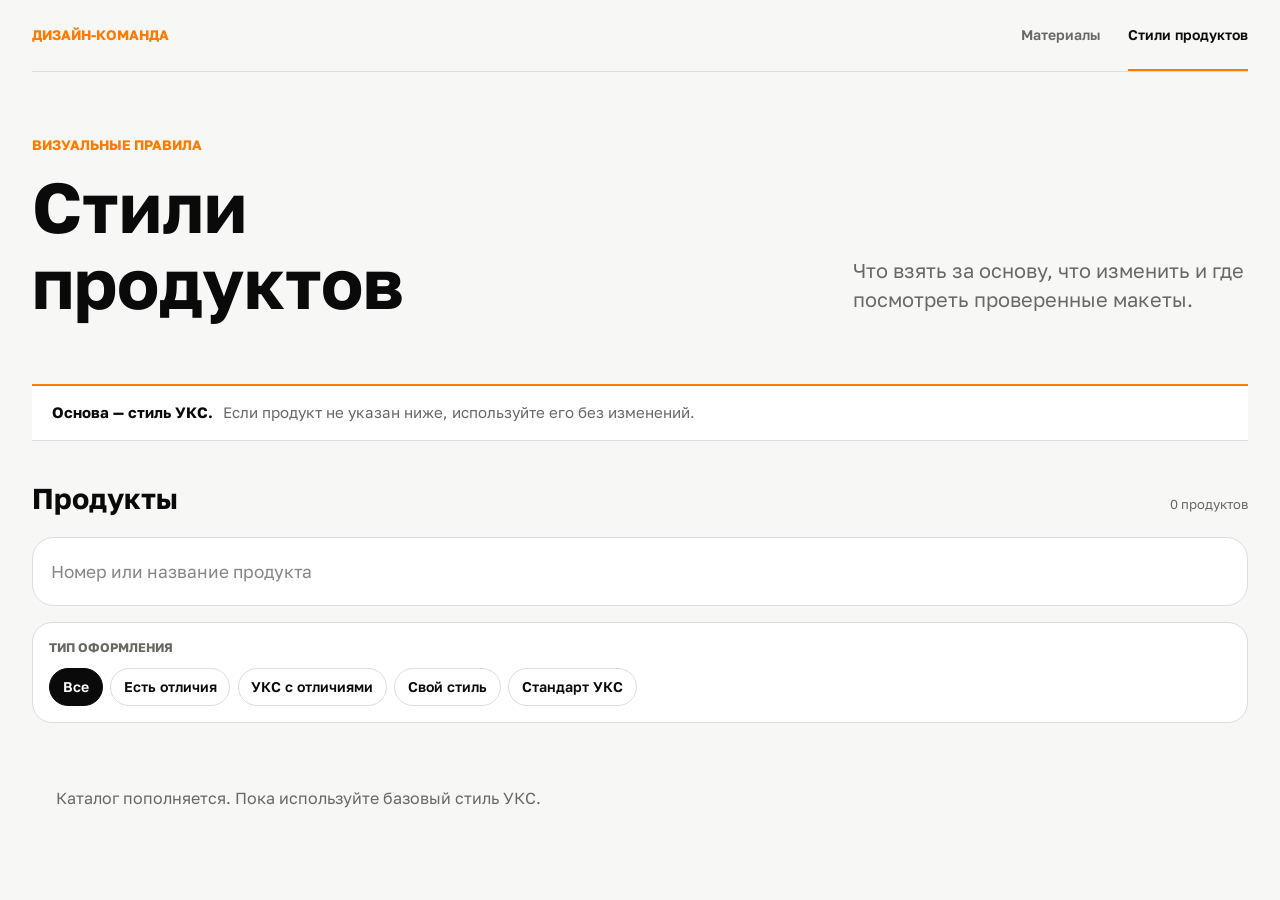
==== styles/index.html @ ca4536ed "Add product styles catalog and cross-navigation" ====
<!doctype html>
<html lang="ru">
<head>
  <meta charset="utf-8">
  <meta name="viewport" content="width=device-width, initial-scale=1">
  <title>Стили продуктов — дизайн-команда</title>
  <link rel="preconnect" href="https://fonts.googleapis.com">
  <link rel="preconnect" href="https://fonts.gstatic.com" crossorigin>
  <link href="https://fonts.googleapis.com/css2?family=Golos+Text:wght@400;500;600;700&display=swap" rel="stylesheet">
  <link rel="stylesheet" href="styles.css">
  <script src="catalog.js" defer></script>
</head>
<body>
  <main class="shell">
    <nav class="topbar" aria-label="Разделы каталога">
      <a class="brand" href="../">Дизайн-команда</a>
      <div class="nav"><a href="../">Материалы</a><a class="active" href="./" aria-current="page">Стили продуктов</a></div>
    </nav>
    <header class="intro">
      <div><p class="eyebrow">Визуальные правила</p><h1>Стили продуктов</h1></div>
      <p>Что взять за основу, что изменить и&nbsp;где посмотреть проверенные макеты.</p>
    </header>
    <aside class="notice"><strong>Основа — стиль УКС.</strong><span>Если продукт не указан ниже, используйте его без изменений.</span></aside>

    <section class="browse" id="browse" aria-labelledby="browse-title">
      <div class="section-head"><h2 id="browse-title">Продукты</h2><span id="count"></span></div>
      <label class="search-label" for="search">Поиск продукта</label>
      <input id="search" class="search" type="search" placeholder="Номер или название продукта" autocomplete="off">
      <div class="filters" role="group" aria-label="Тип оформления">
        <span class="filter-label">Тип оформления</span>
        <button class="filter" type="button" data-filter="all" aria-pressed="true">Все</button>
        <button class="filter" type="button" data-filter="special" aria-pressed="false">Есть отличия</button>
        <button class="filter" type="button" data-filter="variant" aria-pressed="false">УКС с отличиями</button>
        <button class="filter" type="button" data-filter="own" aria-pressed="false">Свой стиль</button>
        <button class="filter" type="button" data-filter="base" aria-pressed="false">Стандарт УКС</button>
      </div>
      <div id="results" class="results" aria-live="polite"></div>
    </section>
    <section id="detail" class="detail" hidden aria-live="polite"></section>
  </main>
  <dialog id="preview" class="preview-dialog"><div class="dialog-bar"><strong id="preview-title"></strong><button id="close-preview" type="button" aria-label="Закрыть">×</button></div><img id="preview-image" alt=""></dialog>
</body>
</html>
---- styles/styles.css ----
:root{color-scheme:light;--bg:#f7f7f5;--paper:#fff;--ink:#0a0a0a;--muted:#686864;--line:#ddddda;--orange:#ff7a00;--green:#126d5e;--radius:1.25rem;font-family:"Golos Text",Arial,sans-serif;font-synthesis:none}
*{box-sizing:border-box}
[hidden]{display:none!important}
html{scroll-behavior:smooth}
body{margin:0;min-width:320px;background:var(--bg);color:var(--ink);font-size:16px;line-height:1.45}
button,input,select,textarea{font:inherit}
button{cursor:pointer}
a{color:inherit}
:focus-visible{outline:3px solid var(--orange);outline-offset:3px}
.shell{width:min(100% - 2rem,76rem);margin:auto;padding-bottom:3rem}
.topbar{display:flex;align-items:center;justify-content:space-between;gap:20px;min-height:72px;border-bottom:1px solid var(--line)}
.brand{color:var(--orange);text-decoration:none;font-weight:700;font-size:.86rem;text-transform:uppercase}
.nav{display:flex;align-items:center;gap:28px}
.nav a{text-decoration:none;font-size:14px;font-weight:600}
.nav a.active{border-bottom:2px solid var(--orange);padding:25px 0 23px}
.nav a:not(.active){color:var(--muted)}
.intro{display:grid;grid-template-columns:minmax(0,1.6fr) minmax(17rem,.8fr);gap:2rem;align-items:end;padding:4rem 0}
.eyebrow{margin:0 0 .75rem;color:var(--orange);font-size:.86rem;font-weight:700;text-transform:uppercase}
h1{margin:0;max-width:13ch;font-size:4.4rem;font-weight:700;line-height:1.08}
.intro p:last-child{margin:0 0 6px;max-width:34rem;color:var(--muted);font-size:1.25rem;line-height:1.45}
.notice{display:flex;align-items:baseline;gap:10px;padding:1rem 1.25rem;border-top:2px solid var(--orange);border-bottom:1px solid var(--line);background:#fff}
.notice strong{white-space:nowrap;font-size:.94rem}.notice span{color:var(--muted);font-size:.94rem}
.section-head{display:flex;justify-content:space-between;align-items:baseline;gap:20px;margin:40px 0 20px}
.section-head h2{margin:0;font-size:1.8rem;line-height:1.25}.section-head span{color:var(--muted);font-size:13px}
.search-label{position:absolute;width:1px;height:1px;overflow:hidden;clip-path:inset(50%)}
.search{width:100%;min-height:4.35rem;border:1px solid var(--line);border-radius:1.35rem;background:#fff;padding:0 1.15rem;color:var(--ink);font-size:1.08rem}
.search::placeholder{color:#858782}
.filters{display:flex;flex-wrap:wrap;gap:.45rem;margin:1rem 0 1.5rem;padding:1rem;border:1px solid var(--line);border-radius:var(--radius);background:#fff}
.filter-label{flex:0 0 100%;margin:0 0 .2rem;color:var(--muted);font-size:.78rem;font-weight:700;text-transform:uppercase}
.filter{min-height:2.3rem;border:1px solid var(--line);border-radius:999px;background:transparent;padding:.48rem .8rem;color:var(--ink);font-size:.88rem;font-weight:600}
.filter:hover{border-color:var(--ink)}.filter[aria-pressed=true]{border-color:var(--ink);background:var(--ink);color:#fff}
.results{display:grid;grid-template-columns:repeat(2,minmax(0,1fr));gap:12px}
.result{position:relative;display:flex;min-height:136px;overflow:hidden;border:1px solid var(--line);border-radius:var(--radius);background:#fff;text-decoration:none;transition:transform .15s,box-shadow .15s}
.result:hover{transform:translateY(-2px);box-shadow:0 7px 18px rgb(0 0 0 / 8%)}
.result-image{width:28%;min-width:118px;object-fit:cover;border-right:1px solid var(--line)}
.result-copy{min-width:0;padding:18px 42px 18px 20px}
.result-top{display:flex;flex-wrap:wrap;align-items:center;gap:8px 12px}
.product-number{color:var(--orange);font-size:1.12rem;font-weight:700}
.result h3{margin:5px 0 4px;font-size:1.16rem;font-weight:700;line-height:1.25}
.result p{margin:0;color:var(--muted);font-size:.85rem}
.result-arrow{position:absolute;right:18px;top:18px;color:var(--muted);font-size:22px}
.style-state{display:inline-block;width:max-content;max-width:100%;border-radius:999px;padding:5px 10px;background:#e8eeeb;color:#355248;font-size:12px;font-weight:700}
.style-state.own{background:#e7eaf4;color:#334568}.style-state.base{background:#ececea;color:#565a55}
.empty{grid-column:1/-1;padding:24px;color:var(--muted)}
.detail{padding:48px 0 80px}.back-link{display:inline-block;margin-bottom:28px;color:var(--muted);font-size:.9rem;text-underline-offset:3px}
.detail-header{display:flex;justify-content:space-between;align-items:start;gap:24px;margin-bottom:32px}
.detail-header h2{margin:0;max-width:800px;font-size:2.5rem;line-height:1.12}
.full-name{margin:10px 0 0;color:var(--muted);font-size:.9rem}
.detail-description{max-width:60ch;margin:18px 0 0;font-size:1.08rem}
.detail-header .style-state{flex:none;margin-top:8px}
.detail-body{display:grid;grid-template-columns:minmax(0,1.7fr) minmax(260px,.72fr);gap:32px}
.previews{display:grid;grid-template-columns:repeat(2,minmax(0,1fr));gap:14px}
.preview-button{min-width:0;overflow:hidden;border:1px solid var(--line);border-radius:var(--radius);padding:0;background:#fff;text-align:left;transition:transform .15s,box-shadow .15s}
.preview-button:hover{transform:translateY(-2px);box-shadow:0 7px 18px rgb(0 0 0 / 8%)}
.preview-button img{display:block;width:100%;aspect-ratio:16/9;object-fit:contain;background:#f0f1ee}
.preview-button span{display:block;padding:12px 16px;font-size:.9rem;font-weight:600}
.no-previews{margin:0;min-height:150px;display:grid;place-items:center;border:1px dashed var(--line);border-radius:var(--radius);color:var(--muted);font-size:.9rem}
.rules{border-top:2px solid var(--ink);padding-top:14px}.rules h3{margin:0 0 12px;font-size:1.28rem}.rules p{color:var(--muted);font-size:.9rem}
.rule{display:grid;grid-template-columns:95px 1fr;gap:12px;padding:12px 0;border-bottom:1px solid var(--line);font-size:.9rem}
.rule dt{color:var(--muted)}.rule dd{margin:0;font-weight:500;overflow-wrap:anywhere}
.resource-links{display:grid;grid-template-columns:repeat(2,minmax(0,1fr));gap:12px;margin-top:28px;padding-top:20px;border-top:1px solid var(--line)}
.resource-link{display:flex;align-items:center;justify-content:space-between;gap:16px;min-height:68px;padding:14px 18px;border:1px solid var(--line);border-radius:var(--radius);background:#fff;text-decoration:none}
.resource-link[href]:hover{border-color:var(--ink)}.resource-link strong{display:block;font-size:1rem}.resource-link small{display:block;margin-top:3px;color:var(--muted);font-size:.78rem}.resource-link .arrow{font-size:22px;color:var(--muted)}
.resource-link.pending{background:#f0f0ee;color:#555a55}.resource-link.pending small{color:#777b76}
.prototype-note{margin:48px 0 0;color:#898b86;font-size:.76rem}
.preview-dialog{width:min(92vw,1100px);max-height:90vh;padding:20px;border:1px solid var(--line);border-radius:1.5rem;background:#fff}
.preview-dialog::backdrop{background:rgb(0 0 0 / 64%)}.dialog-bar{display:flex;align-items:center;justify-content:space-between;gap:20px;margin-bottom:14px}.dialog-bar button{width:36px;height:36px;border:0;border-radius:50%;background:#edf0ed;font-size:20px}.preview-dialog img{display:block;max-width:100%;max-height:calc(90vh - 90px);margin:auto;object-fit:contain}

@media(max-width:850px){.intro,.detail-body{grid-template-columns:1fr}}
@media(max-width:600px){.shell{width:min(100% - 1.5rem,76rem)}.topbar{min-height:58px}.brand{font-size:.72rem}.nav{gap:12px}.nav a{font-size:12px}.nav a.active{padding:19px 0 17px}.intro{padding:40px 0 34px;gap:14px}h1{font-size:2.75rem}.intro p:last-child{font-size:1.05rem}.notice{display:block}.notice span{display:block;margin-top:4px}.results,.resource-links,.previews{grid-template-columns:1fr}.detail-header{display:block}.detail-header h2{font-size:1.9rem}.detail-header .style-state{margin-top:16px}.result{min-height:118px}.result-image{min-width:90px}.result-copy{padding:14px 38px 14px 15px}}
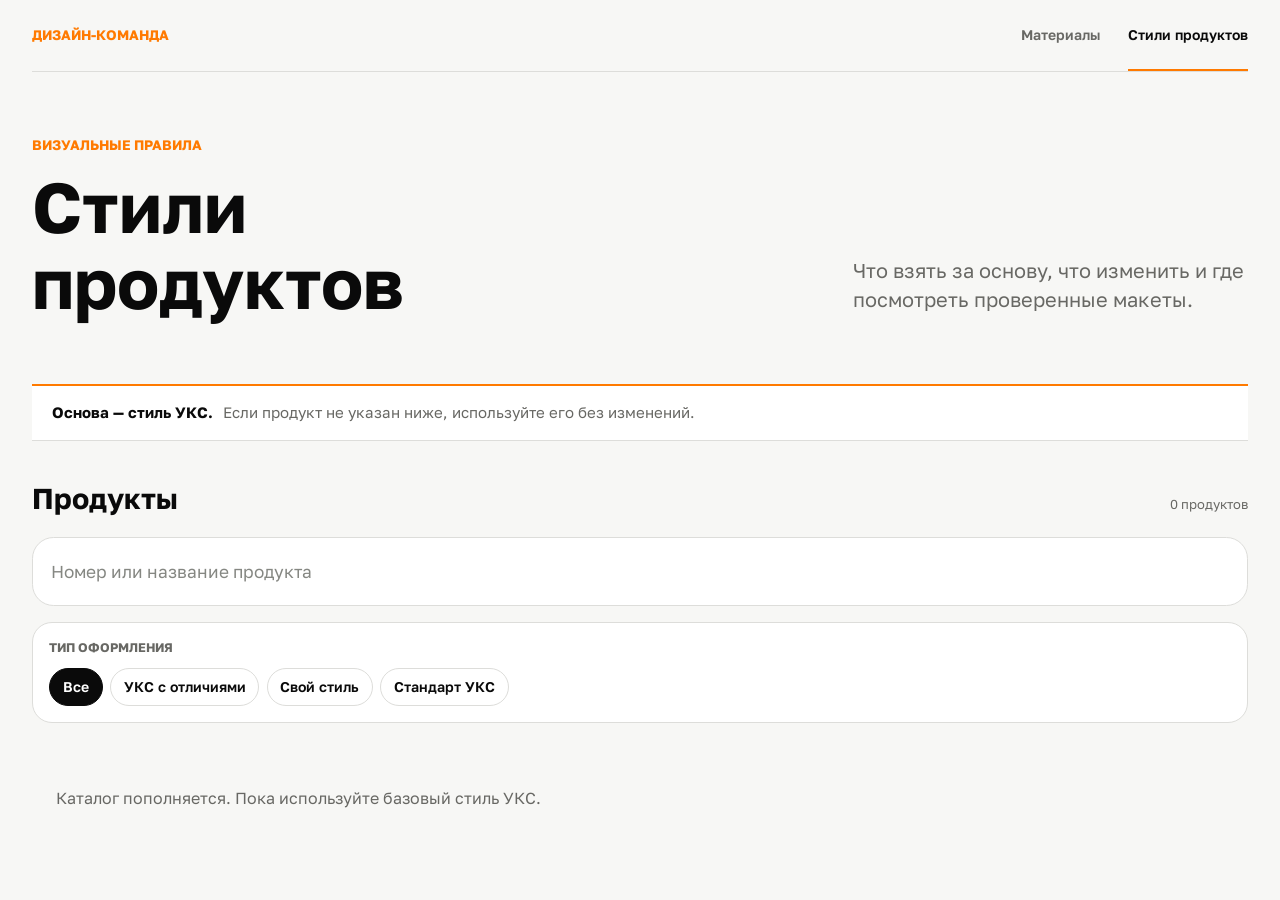
==== commit e7cb5033: "Remove redundant styles filter" ====
--- a/styles/index.html
+++ b/styles/index.html
@@ -29,7 +29,6 @@
       <div class="filters" role="group" aria-label="Тип оформления">
         <span class="filter-label">Тип оформления</span>
         <button class="filter" type="button" data-filter="all" aria-pressed="true">Все</button>
-        <button class="filter" type="button" data-filter="special" aria-pressed="false">Есть отличия</button>
         <button class="filter" type="button" data-filter="variant" aria-pressed="false">УКС с отличиями</button>
         <button class="filter" type="button" data-filter="own" aria-pressed="false">Свой стиль</button>
         <button class="filter" type="button" data-filter="base" aria-pressed="false">Стандарт УКС</button>
